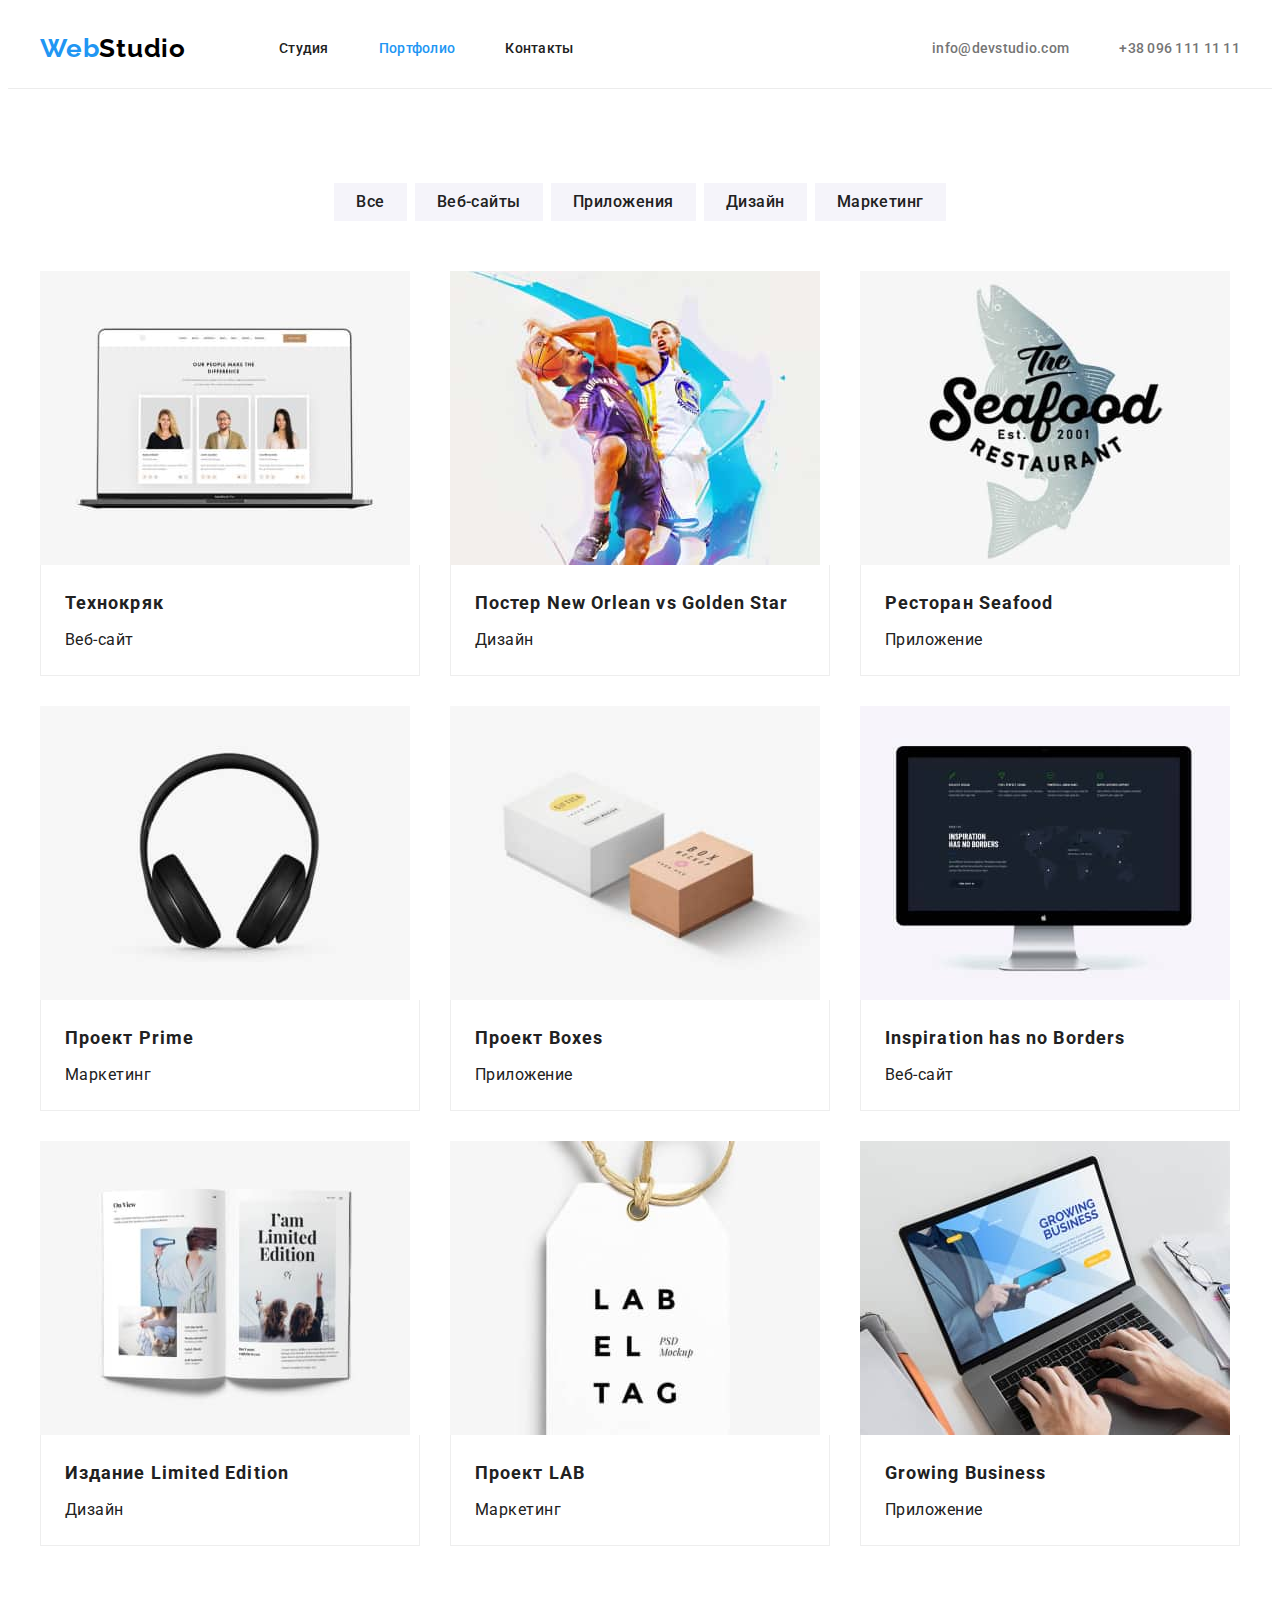
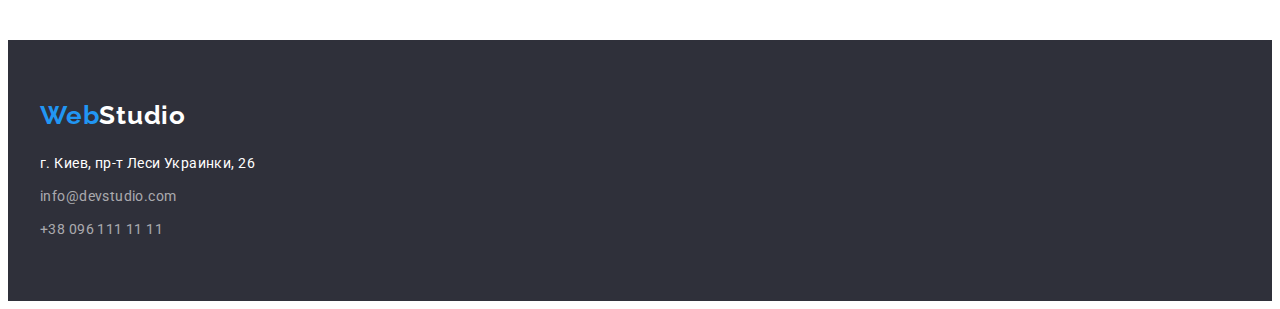
==== portfolio.html @ 8c354e80 "Initial commit" ====
<!DOCTYPE html>
<html lang="ru">
  <head>
    <meta charset="UTF-8" />
    <meta http-equiv="X-UA-Compatible" content="IE=edge" />
    <meta name="viewport" content="width=device-width, initial-scale=1.0" />
    <title>Портфолио</title>
    <link rel="preconnect" href="https://fonts.googleapis.com" />
    <link rel="preconnect" href="https://fonts.gstatic.com" crossorigin />
    <link
      href="https://fonts.googleapis.com/css2?family=Raleway:wght@700&family=Roboto:wght@400;500;700;900&display=swap"
      rel="stylesheet"
    />
    <link
      rel="stylesheet"
      href="https://cdnjs.cloudflare.com/ajax/libs/modern-normalize/1.1.0/modern-normalize.min.css"
      integrity="sha512-wpPYUAdjBVSE4KJnH1VR1HeZfpl1ub8YT/NKx4PuQ5NmX2tKuGu6U/JRp5y+Y8XG2tV+wKQpNHVUX03MfMFn9Q=="
      crossorigin="anonymous"
      referrerpolicy="no-referrer"
    />
    <link rel="stylesheet" href="./css/style.css" />
  </head>
  <body>
    <!-- Header section-->
    <header class="header">
      <div class="container header-container">
        <a class="logo header-logo link" href=""><span class="logo-accent">Web</span>Studio</a>
        <!-- header navigation -->
        <nav class="header-nav">
          <ul class="list nav-list">
            <li class="nav-item"><a class="nav-link link" href="./index.html">Студия</a></li>
            <li class="nav-item"><a class="nav-link link current" href="">Портфолио</a></li>
            <li class="nav-item"><a class="nav-link link" href="">Контакты</a></li>
          </ul>
        </nav>
        <!-- header auth -->
        <ul class="list header-auth">
          <li class="header-item">
            <a class="link header-email" href="mailto:info@devstudio.com">info@devstudio.com</a>
          </li>
          <li class="header-item">
            <a class="link header-phone" href="tel:+380961111111">+38 096 111 11 11</a>
          </li>
        </ul>
      </div>
    </header>
    <!-- main section -->
    <main class="main">
      <!-- Portfolio section -->
      <section class="section-portfolio section">
        <div class="container">
          <h1 class="visually-hidden">Портфолио</h1>
          <!-- Filter portfolio -->
          <ul class="list filter-list">
            <li class="filter-item">
              <button class="filter-btn" type="button">Все</button>
            </li>
            <li class="filter-item"><button class="filter-btn" type="button">Веб-сайты</button></li>
            <li class="filter-item">
              <button class="filter-btn" type="button">Приложения</button>
            </li>
            <li class="filter-item"><button class="filter-btn" type="button">Дизайн</button></li>
            <li class="filter-item"><button class="filter-btn" type="button">Маркетинг</button></li>
          </ul>
          <!-- portfolio list -->
          <ul class="list portfolio-list">
            <li class="portfolio-item">
              <img
                class="portfolio-img"
                src="./images/portfolio/technokryak.jpg"
                alt="веб-сайт технокряк"
                width="370"
                height="294"
              />
              <div class="card-content">
                <h2 class="portfolio-subtitle">Технокряк</h2>
                <p class="portfolio-desc">Веб-сайт</p>
              </div>
            </li>

            <li class="portfolio-item">
              <img
                class="portfolio-img"
                src="./images/portfolio/neworlean.jpg"
                alt="Постер New Orlean vs Golden Star"
                width="370"
                height="294"
              />
              <div class="card-content">
                <h2 class="portfolio-subtitle">
                  Постер <span lang="en">New Orlean vs Golden Star </span>
                </h2>
                <p class="portfolio-desc">Дизайн</p>
              </div>
            </li>

            <li class="portfolio-item">
              <img
                class="portfolio-img"
                src="./images/portfolio/seafood.jpg"
                alt="Приложение ресторана Seafood"
                width="370"
                height="294"
              />
              <div class="card-content">
                <h2 class="portfolio-subtitle">Ресторан <span lang="en">Seafood</span></h2>
                <p class="portfolio-desc">Приложение</p>
              </div>
            </li>

            <li class="portfolio-item">
              <img
                class="portfolio-img"
                src="./images/portfolio/prime.jpg"
                alt="Проект Prime"
                width="370"
                height="294"
              />
              <div class="card-content">
                <h2 class="portfolio-subtitle">Проект <span lang="en">Prime</span></h2>
                <p class="portfolio-desc">Маркетинг</p>
              </div>
            </li>

            <li class="portfolio-item">
              <img
                class="portfolio-jpg"
                src="./images/portfolio/boxes.jpg"
                alt="Проект Boxes"
                width="370"
                height="294"
              />
              <div class="card-content">
                <h2 class="portfolio-subtitle">Проект <span>Boxes</span></h2>
                <p class="portfolio-desc">Приложение</p>
              </div>
            </li>

            <li class="portfolio-item">
              <img
                class="portfolio-jpg"
                src="./images/portfolio/inspiration.jpg"
                alt="Веб-сайт Inspiration has no Borders"
                width="370"
                height="294"
              />
              <div class="card-content">
                <h2 class="portfolio-subtitle" lang="en">Inspiration has no Borders</h2>
                <p class="portfolio-desc">Веб-сайт</p>
              </div>
            </li>

            <li class="portfolio-item">
              <img
                class="portfolio-ipg"
                src="./images/portfolio/limited.jpg"
                alt="дизайн издания Limited Edition"
                width="370"
                height="294"
              />
              <div class="card-content">
                <h2 class="portfolio-subtitle">Издание <span lang="en">Limited Edition</span></h2>
                <p class="portfolio-desc">Дизайн</p>
              </div>
            </li>

            <li class="portfolio-item">
              <img
                class="portfolio-ipg"
                src="./images/portfolio/lab.jpg"
                alt="Проект LAB"
                width="370"
                height="294"
              />
              <div class="card-content">
                <h2 class="portfolio-subtitle">Проект <span lang="en">LAB</span></h2>
                <p class="portfolio-desc">Маркетинг</p>
              </div>
            </li>

            <li class="portfolio-item">
              <img
                class="portfolio-ipg"
                src="./images/portfolio/growing.jpg"
                alt="Приложение Growing Business"
                width="370"
                height="294"
              />
              <div class="card-content">
                <h2 class="portfolio-subtitle" lang="en">Growing Business</h2>
                <p class="portfolio-desc">Приложение</p>
              </div>
            </li>
          </ul>
        </div>
      </section>
    </main>
    <!-- footer section -->
    <footer class="footer">
      <div class="container footer-container">
        <a class="link logo footer-logo" href="./index.html">
          <span class="logo-accent">Web</span>Studio
        </a>
        <address class="footer-address">
          <p class="footer-desc">г. Киев, пр-т Леси Украинки, 26</p>
          <ul class="list footer-list">
            <li class="footer-item">
              <a class="link footer-email" href="mailto:info@devstudio.com">info@devstudio.com</a>
            </li>
            <li class="footer-item">
              <a class="link footer-phone" href="tel:+380961111111">+38 096 111 11 11</a>
            </li>
          </ul>
        </address>
      </div>
    </footer>
  </body>
</html>
---- css/style.css ----
:root {
  /* fonts */
  --main-font: 'Roboto';
  --secondary-font: 'Raleway';

  /* text colors */
  --primary-txt-color: #212121;
  --secondary-txt-color: #757575;
  --accent-color: #2196f3;
  --white-main-color: #ffffff;
  --white-secondary-color: rgba(255, 255, 255, 0.6);

  /* background colors*/
  --bg-color-grey: #f5f4fa;
  --bg-color-black: #2f303a;

  /* Other */
  --logo-black: #000000;
  --btn-hover-hero: #188ce8;
  --indent: 30px;
  --items: 3;
  --border-color: #eeeeee;
}

body {
  font-family: var(--main-font);
  color: var(--primary-txt-color);
}

/* reset styles */
.list {
  list-style: none;
  padding: 0;
  margin: 0;
}
.link {
  text-decoration: none;
  color: currentColor;
}
h1,
h2,
h3,
h4,
h5,
h6,
p {
  margin: 0;
}
img {
  display: block;
}

/* container */
.container {
  width: 1200px;
  padding-left: 15px;
  padding-right: 15px;
  margin-left: auto;
  margin-right: auto;
}

.section {
  padding-top: 94px;
  padding-bottom: 94px;
}
/* Header section */
.header {
  border-bottom: 1px solid #ececec;
}
.header-container {
  display: flex;
  align-items: center;
}

/* Logo-header */

.logo {
  color: var(--logo-black);
  font-family: var(--secondary-font);
  font-weight: 700;
  font-size: 26px;
  line-height: calc(31 / 26);
  letter-spacing: 0.03em;
}
.logo-accent {
  color: var(--accent-color);
}
.header-logo {
  margin-right: 93px;
}
/*navigation*/
.header-nav {
  margin-right: auto;
}
.nav-list {
  display: flex;
  gap: 50px;
}

.nav-link {
  display: block;
  padding-top: 32px;
  padding-bottom: 32px;
  font-weight: 500;
  font-size: 14px;
  line-height: calc(16 / 14);
  letter-spacing: 0.02em;
}
/* hover  focus */
.nav-link:hover,
.nav-link:focus {
  color: var(--accent-color);
}
.current {
  color: var(--accent-color);
}

/* auth-header */
.header-auth {
  display: flex;
  gap: 50px;
}

.header-phone,
.header-email {
  display: block;
  padding-top: 32px;
  padding-bottom: 32px;
  font-weight: 500;
  font-size: 14px;
  line-height: calc(16 / 14);
  letter-spacing: 0.02em;
  color: var(--secondary-txt-color);
}
/* hover  focus */
.header-phone:hover,
.header-email:hover,
.header-phone:focus,
.header-email:focus {
  color: var(--accent-color);
}

/* hero section */
.hero-section {
  padding-top: 200px;
  padding-bottom: 200px;
  background-color: var(--bg-color-black);
}

.main-title {
  margin-bottom: 30px;
  font-weight: 900;
  font-size: 44px;
  line-height: calc(60 / 44);
  letter-spacing: 0.06em;
  text-align: center;
  text-transform: uppercase;
  color: var(--white-main-color);
}
.hero-btn {
  min-width: 200px;
  min-height: 50px;
  padding: 9px 31px;
  display: block;
  margin-right: auto;
  margin-left: auto;

  background-color: var(--accent-color);
  color: var(--white-main-color);
  font-family: inherit;
  font-weight: 700;
  font-size: 16px;
  text-align: center;
  line-height: calc(30 / 16);
  letter-spacing: 0.06em;
  cursor: pointer;
  border-radius: 4px;
  border-style: none;
}
.hero-btn:hover {
  background-color: var(--btn-hover-hero);
}

/* section feature*/

.visually-hidden {
  position: absolute;
  width: 1px;
  height: 1px;
  margin: -1px;
  border: 0;
  padding: 0;

  white-space: nowrap;
  clip-path: inset(100%);
  clip: rect(0 0 0 0);
  overflow: hidden;
}

.feature-list {
  display: flex;
  gap: var(--indent);
}
.feature-item {
  width: 270px;
}
.feature-subtitle {
  margin-bottom: 10px;
  font-size: 14px;
  line-height: calc(16 / 14);
  letter-spacing: 0.03em;
  text-transform: uppercase;
}

.feature-desc {
  font-size: 14px;
  line-height: calc(24 / 14);
  letter-spacing: 0.03em;
  color: var(--secondary-txt-color);
}
/* services section */
.no-padding {
  padding-top: 0;
}
.title {
  margin-bottom: 50px;
  font-size: 36px;
  line-height: calc(42 / 36);
  letter-spacing: 0.03em;
  text-align: center;
}
.services-list {
  display: flex;
  gap: var(--indent);
}

/* section team */
.section-team {
  background-color: var(--bg-color-grey);
}
.team-list {
  display: flex;
  flex-wrap: wrap;
  gap: var(--indent);
}

.team-wrapper {
  padding-top: 30px;
  padding-bottom: 30px;
  text-align: center;
  background-color: var(--white-main-color);
  border-radius: 0px 0px 4px 4px;
}

.team-subtitle {
  margin-bottom: 10px;
  font-weight: 500;
  font-size: 16px;
  line-height: calc(19 / 16);
  letter-spacing: 0.03em;
}
.team-desc {
  line-height: calc(19 / 16);
  letter-spacing: 0.03em;
  color: var(--secondary-txt-color);
}

/* footer */
.footer {
  padding-top: 60px;
  padding-bottom: 60px;
  background-color: var(--bg-color-black);
}

.footer-logo {
  display: inline-block;
  margin-bottom: 20px;
  color: var(--white-main-color);
}
.footer-address {
  font-style: normal;
  font-size: 14px;
  line-height: calc(24 / 14);
  letter-spacing: 0.03em;
}

.footer-desc {
  margin-bottom: 9px;
  color: var(--white-main-color);
}
.footer-item:not(:last-child) {
  margin-bottom: 9px;
}

.footer-email,
.footer-phone {
  color: var(--white-secondary-color);
}
.footer-email:hover,
.footer-phone:hover,
.footer-email:focus,
.footer-phone:focus {
  color: var(--accent-color);
}

/* page portfolio */
.filter-list {
  display: flex;
  justify-content: center;
  gap: 8px;
  margin-bottom: 50px;
}
.filter-btn {
  min-height: 38px;
  padding: 6px 22px;
  font-family: inherit;
  font-weight: 500;
  font-size: 16px;
  line-height: calc(26 / 16);
  letter-spacing: 0.03em;
  color: var(--primary-txt-color);
  border-style: none;
  background-color: var(--bg-color-grey);
  cursor: pointer;
}
.filter-btn:hover,
.filter-btn:focus {
  background-color: var(--accent-color);
  color: var(--white-main-color);
}
.portfolio-list {
  display: flex;
  flex-wrap: wrap;
  gap: var(--indent);
}
.portfolio-item {
  flex-basis: calc((100% - var(--indent) * (var(--items) - 1)) / var(--items));
}
.card-content {
  padding-top: 20px;
  padding-right: 24px;
  padding-bottom: 20px;
  padding-left: 24px;
  border: 1px solid var(--border-color);
  border-top: none;
}
.portfolio-subtitle {
  margin-bottom: 4px;
  font-size: 18px;
  line-height: calc(36 / 18);
  letter-spacing: 0.06em;
}
.portfolio-desc {
  line-height: calc(30 / 16);
  letter-spacing: 0.03em;
  color: var(--secondary-text-color);
}
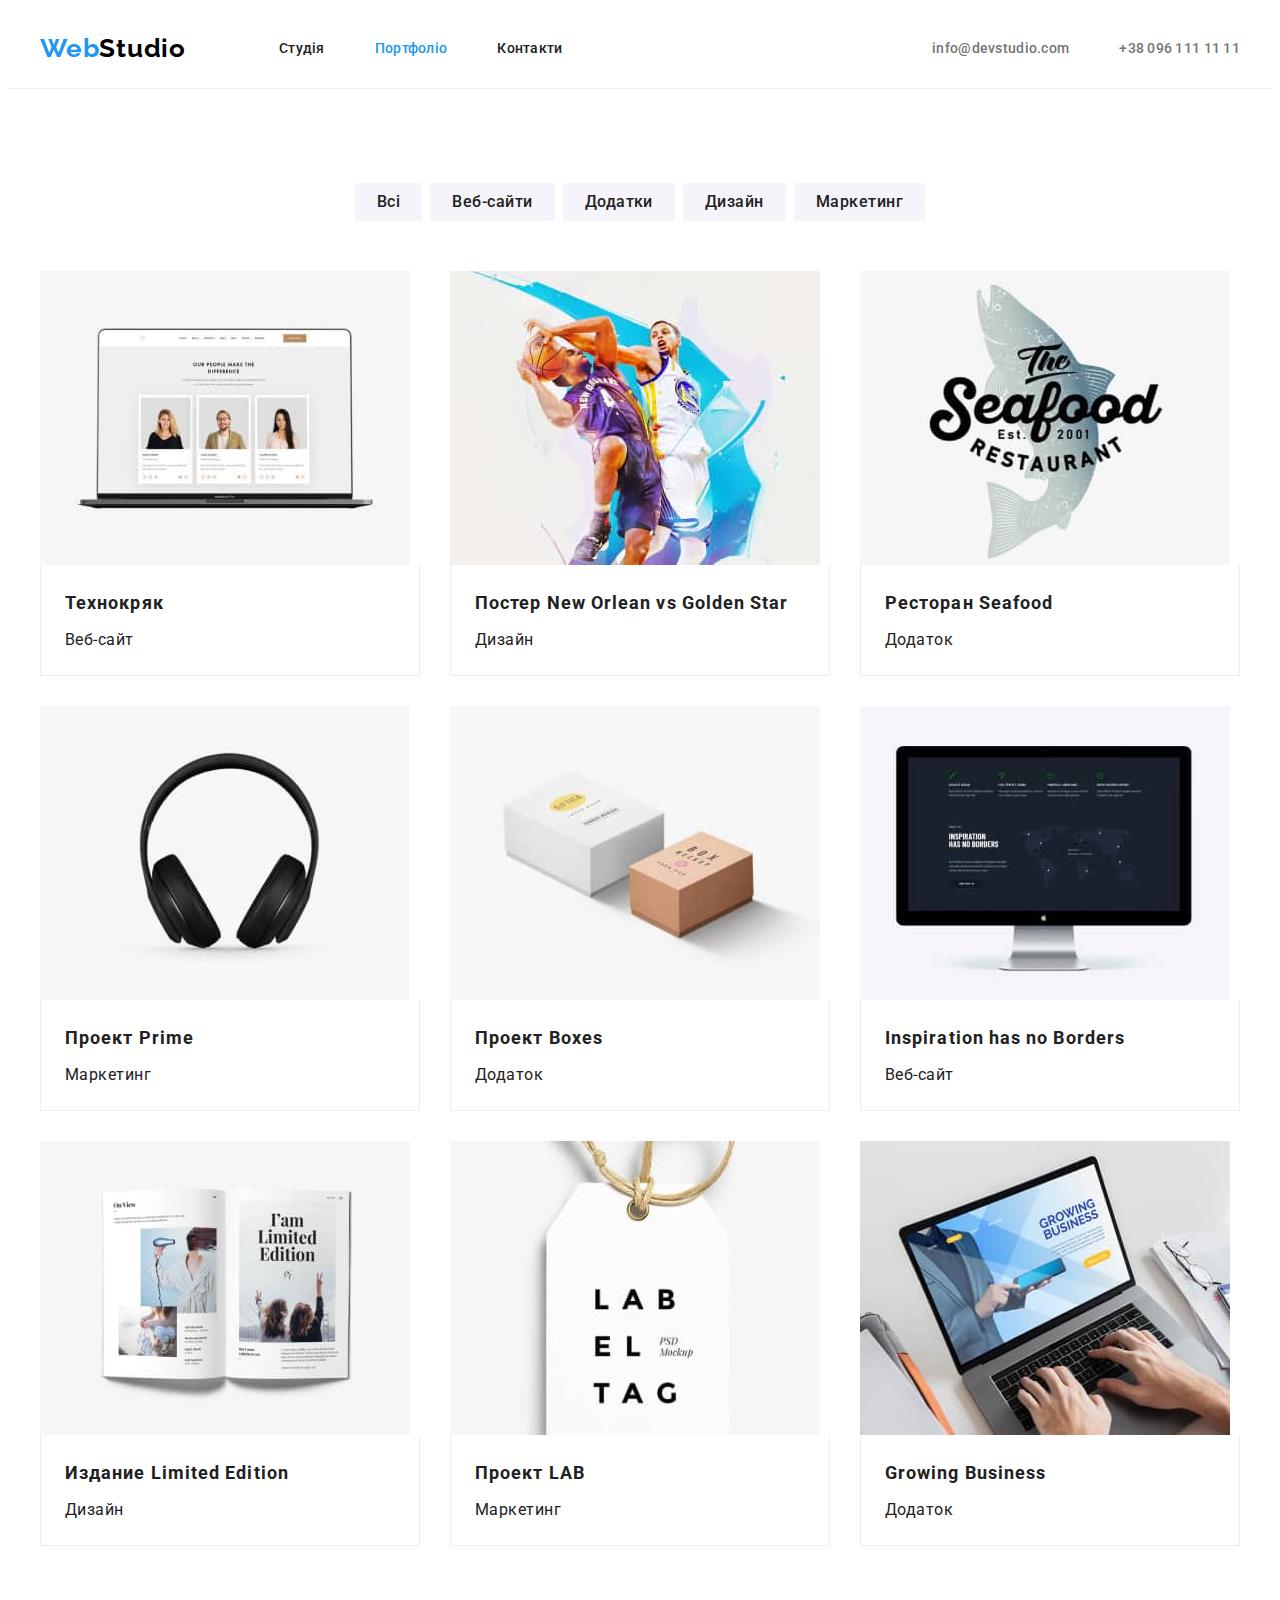
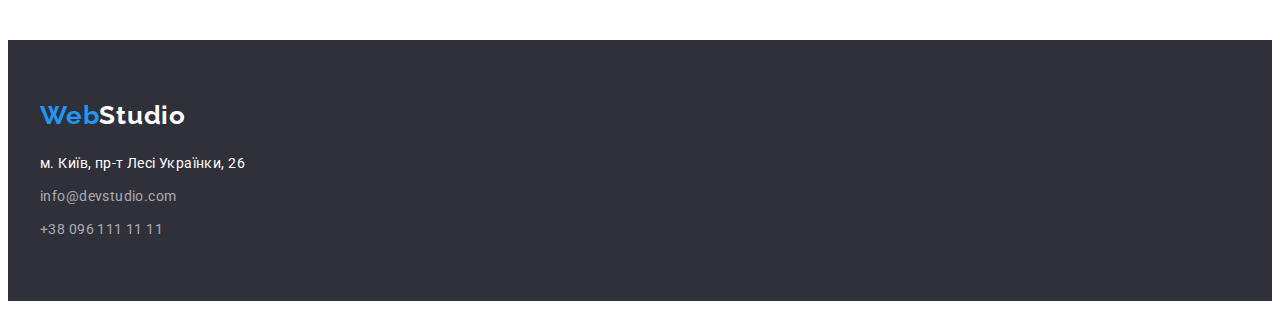
==== commit f82ce703: "added svg" ====
--- a/portfolio.html
+++ b/portfolio.html
@@ -28,9 +28,9 @@
         <!-- header navigation -->
         <nav class="header-nav">
           <ul class="list nav-list">
-            <li class="nav-item"><a class="nav-link link" href="./index.html">Студия</a></li>
-            <li class="nav-item"><a class="nav-link link current" href="">Портфолио</a></li>
-            <li class="nav-item"><a class="nav-link link" href="">Контакты</a></li>
+            <li class="nav-item"><a class="nav-link link" href="./index.html">Студія</a></li>
+            <li class="nav-item"><a class="nav-link link current" href="">Портфоліо</a></li>
+            <li class="nav-item"><a class="nav-link link" href="">Контакти</a></li>
           </ul>
         </nav>
         <!-- header auth -->
@@ -49,15 +49,15 @@
       <!-- Portfolio section -->
       <section class="section-portfolio section">
         <div class="container">
-          <h1 class="visually-hidden">Портфолио</h1>
+          <h1 class="visually-hidden">Портфоліо</h1>
           <!-- Filter portfolio -->
           <ul class="list filter-list">
             <li class="filter-item">
-              <button class="filter-btn" type="button">Все</button>
-            </li>
-            <li class="filter-item"><button class="filter-btn" type="button">Веб-сайты</button></li>
+              <button class="filter-btn" type="button">Всі</button>
+            </li>
+            <li class="filter-item"><button class="filter-btn" type="button">Веб-сайти</button></li>
             <li class="filter-item">
-              <button class="filter-btn" type="button">Приложения</button>
+              <button class="filter-btn" type="button">Додатки</button>
             </li>
             <li class="filter-item"><button class="filter-btn" type="button">Дизайн</button></li>
             <li class="filter-item"><button class="filter-btn" type="button">Маркетинг</button></li>
@@ -65,131 +65,149 @@
           <!-- portfolio list -->
           <ul class="list portfolio-list">
             <li class="portfolio-item">
-              <img
-                class="portfolio-img"
-                src="./images/portfolio/technokryak.jpg"
-                alt="веб-сайт технокряк"
-                width="370"
-                height="294"
-              />
-              <div class="card-content">
-                <h2 class="portfolio-subtitle">Технокряк</h2>
-                <p class="portfolio-desc">Веб-сайт</p>
-              </div>
-            </li>
-
-            <li class="portfolio-item">
-              <img
-                class="portfolio-img"
-                src="./images/portfolio/neworlean.jpg"
-                alt="Постер New Orlean vs Golden Star"
-                width="370"
-                height="294"
-              />
-              <div class="card-content">
-                <h2 class="portfolio-subtitle">
-                  Постер <span lang="en">New Orlean vs Golden Star </span>
-                </h2>
-                <p class="portfolio-desc">Дизайн</p>
-              </div>
-            </li>
-
-            <li class="portfolio-item">
-              <img
-                class="portfolio-img"
-                src="./images/portfolio/seafood.jpg"
-                alt="Приложение ресторана Seafood"
-                width="370"
-                height="294"
-              />
-              <div class="card-content">
-                <h2 class="portfolio-subtitle">Ресторан <span lang="en">Seafood</span></h2>
-                <p class="portfolio-desc">Приложение</p>
-              </div>
-            </li>
-
-            <li class="portfolio-item">
-              <img
-                class="portfolio-img"
-                src="./images/portfolio/prime.jpg"
-                alt="Проект Prime"
-                width="370"
-                height="294"
-              />
-              <div class="card-content">
-                <h2 class="portfolio-subtitle">Проект <span lang="en">Prime</span></h2>
-                <p class="portfolio-desc">Маркетинг</p>
-              </div>
-            </li>
-
-            <li class="portfolio-item">
-              <img
-                class="portfolio-jpg"
-                src="./images/portfolio/boxes.jpg"
-                alt="Проект Boxes"
-                width="370"
-                height="294"
-              />
-              <div class="card-content">
-                <h2 class="portfolio-subtitle">Проект <span>Boxes</span></h2>
-                <p class="portfolio-desc">Приложение</p>
-              </div>
-            </li>
-
-            <li class="portfolio-item">
-              <img
-                class="portfolio-jpg"
-                src="./images/portfolio/inspiration.jpg"
-                alt="Веб-сайт Inspiration has no Borders"
-                width="370"
-                height="294"
-              />
-              <div class="card-content">
-                <h2 class="portfolio-subtitle" lang="en">Inspiration has no Borders</h2>
-                <p class="portfolio-desc">Веб-сайт</p>
-              </div>
-            </li>
-
-            <li class="portfolio-item">
-              <img
-                class="portfolio-ipg"
-                src="./images/portfolio/limited.jpg"
-                alt="дизайн издания Limited Edition"
-                width="370"
-                height="294"
-              />
-              <div class="card-content">
-                <h2 class="portfolio-subtitle">Издание <span lang="en">Limited Edition</span></h2>
-                <p class="portfolio-desc">Дизайн</p>
-              </div>
-            </li>
-
-            <li class="portfolio-item">
-              <img
-                class="portfolio-ipg"
-                src="./images/portfolio/lab.jpg"
-                alt="Проект LAB"
-                width="370"
-                height="294"
-              />
-              <div class="card-content">
-                <h2 class="portfolio-subtitle">Проект <span lang="en">LAB</span></h2>
-                <p class="portfolio-desc">Маркетинг</p>
-              </div>
-            </li>
-
-            <li class="portfolio-item">
-              <img
-                class="portfolio-ipg"
-                src="./images/portfolio/growing.jpg"
-                alt="Приложение Growing Business"
-                width="370"
-                height="294"
-              />
-              <div class="card-content">
-                <h2 class="portfolio-subtitle" lang="en">Growing Business</h2>
-                <p class="portfolio-desc">Приложение</p>
-              </div>
+              <a class="portfolio-card link" href="">
+                <img
+                  class="portfolio-img"
+                  src="./images/portfolio/technokryak.jpg"
+                  alt="веб-сайт технокряк"
+                  width="370"
+                  height="294"
+                />
+                <div class="card-content">
+                  <h2 class="portfolio-subtitle">Технокряк</h2>
+                  <p class="portfolio-desc">Веб-сайт</p>
+                </div>
+              </a>
+            </li>
+
+            <li class="portfolio-item">
+              <a class="portfolio-card link" href="">
+                <img
+                  class="portfolio-img"
+                  src="./images/portfolio/neworlean.jpg"
+                  alt="Постер New Orlean vs Golden Star"
+                  width="370"
+                  height="294"
+                />
+                <div class="card-content">
+                  <h2 class="portfolio-subtitle">
+                    Постер <span lang="en">New Orlean vs Golden Star </span>
+                  </h2>
+                  <p class="portfolio-desc">Дизайн</p>
+                </div>
+              </a>
+            </li>
+
+            <li class="portfolio-item">
+              <a href="" class="portfolio-card link">
+                <img
+                  class="portfolio-img"
+                  src="./images/portfolio/seafood.jpg"
+                  alt="Приложение ресторана Seafood"
+                  width="370"
+                  height="294"
+                />
+                <div class="card-content">
+                  <h2 class="portfolio-subtitle">Ресторан <span lang="en">Seafood</span></h2>
+                  <p class="portfolio-desc">Додаток</p>
+                </div>
+              </a>
+            </li>
+
+            <li class="portfolio-item">
+              <a href="" class="portfolio-card link">
+                <img
+                  class="portfolio-img"
+                  src="./images/portfolio/prime.jpg"
+                  alt="Проект Prime"
+                  width="370"
+                  height="294"
+                />
+                <div class="card-content">
+                  <h2 class="portfolio-subtitle">Проект <span lang="en">Prime</span></h2>
+                  <p class="portfolio-desc">Маркетинг</p>
+                </div>
+              </a>
+            </li>
+
+            <li class="portfolio-item">
+              <a href="" class="portfolio-card link">
+                <img
+                  class="portfolio-jpg"
+                  src="./images/portfolio/boxes.jpg"
+                  alt="Проект Boxes"
+                  width="370"
+                  height="294"
+                />
+                <div class="card-content">
+                  <h2 class="portfolio-subtitle">Проект <span>Boxes</span></h2>
+                  <p class="portfolio-desc">Додаток</p>
+                </div>
+              </a>
+            </li>
+
+            <li class="portfolio-item">
+              <a href="" class="portfolio-card link">
+                <img
+                  class="portfolio-jpg"
+                  src="./images/portfolio/inspiration.jpg"
+                  alt="Веб-сайт Inspiration has no Borders"
+                  width="370"
+                  height="294"
+                />
+                <div class="card-content">
+                  <h2 class="portfolio-subtitle" lang="en">Inspiration has no Borders</h2>
+                  <p class="portfolio-desc">Веб-сайт</p>
+                </div>
+              </a>
+            </li>
+
+            <li class="portfolio-item">
+              <a href="" class="portfolio-card link">
+                <img
+                  class="portfolio-ipg"
+                  src="./images/portfolio/limited.jpg"
+                  alt="дизайн издания Limited Edition"
+                  width="370"
+                  height="294"
+                />
+                <div class="card-content">
+                  <h2 class="portfolio-subtitle">Издание <span lang="en">Limited Edition</span></h2>
+                  <p class="portfolio-desc">Дизайн</p>
+                </div>
+              </a>
+            </li>
+
+            <li class="portfolio-item">
+              <a href="" class="portfolio-card link">
+                <img
+                  class="portfolio-ipg"
+                  src="./images/portfolio/lab.jpg"
+                  alt="Проект LAB"
+                  width="370"
+                  height="294"
+                />
+                <div class="card-content">
+                  <h2 class="portfolio-subtitle">Проект <span lang="en">LAB</span></h2>
+                  <p class="portfolio-desc">Маркетинг</p>
+                </div>
+              </a>
+            </li>
+
+            <li class="portfolio-item">
+              <a href="" class="portfolio-card link">
+                <img
+                  class="portfolio-ipg"
+                  src="./images/portfolio/growing.jpg"
+                  alt="Приложение Growing Business"
+                  width="370"
+                  height="294"
+                />
+                <div class="card-content">
+                  <h2 class="portfolio-subtitle" lang="en">Growing Business</h2>
+                  <p class="portfolio-desc">Додаток</p>
+                </div>
+              </a>
             </li>
           </ul>
         </div>
@@ -202,7 +220,7 @@
           <span class="logo-accent">Web</span>Studio
         </a>
         <address class="footer-address">
-          <p class="footer-desc">г. Киев, пр-т Леси Украинки, 26</p>
+          <p class="footer-desc">м. Київ, пр-т Лесі Українки, 26</p>
           <ul class="list footer-list">
             <li class="footer-item">
               <a class="link footer-email" href="mailto:info@devstudio.com">info@devstudio.com</a>
--- a/css/style.css
+++ b/css/style.css
@@ -13,6 +13,7 @@
   /* background colors*/
   --bg-color-grey: #f5f4fa;
   --bg-color-black: #2f303a;
+  --bg-color-hero: #c4c4c4;
 
   /* Other */
   --logo-black: #000000;
@@ -142,9 +143,18 @@
 
 /* hero section */
 .hero-section {
+  max-width: 1600px;
+  height: 600px;
+  margin-right: auto;
+  margin-left: auto;
   padding-top: 200px;
   padding-bottom: 200px;
-  background-color: var(--bg-color-black);
+  background-image: linear-gradient(to right, rgba(47, 48, 58, 0.4), rgba(47, 48, 58, 0.4)),
+    url(../images/hero/bg-hero.jpg);
+  background-repeat: no-repeat;
+  background-position: center;
+  background-size: cover;
+  background-color: var(--bg-color-hero);
 }
 
 .main-title {
@@ -176,6 +186,7 @@
   cursor: pointer;
   border-radius: 4px;
   border-style: none;
+  box-shadow: 0px 4px 4px rgba(0, 0, 0, 0.15);
 }
 .hero-btn:hover {
   background-color: var(--btn-hover-hero);
@@ -243,7 +254,10 @@
   flex-wrap: wrap;
   gap: var(--indent);
 }
-
+.team-item {
+  box-shadow: 0px 1px 3px rgba(0, 0, 0, 0.12), 0px 1px 1px rgba(0, 0, 0, 0.14),
+    0px 2px 1px rgba(0, 0, 0, 0.2);
+}
 .team-wrapper {
   padding-top: 30px;
   padding-bottom: 30px;
@@ -327,6 +341,8 @@
 .filter-btn:focus {
   background-color: var(--accent-color);
   color: var(--white-main-color);
+  box-shadow: 0px 3px 1px rgba(0, 0, 0, 0.1), 0px 1px 2px rgba(0, 0, 0, 0.08),
+    0px 2px 2px rgba(0, 0, 0, 0.12);
 }
 .portfolio-list {
   display: flex;
@@ -336,6 +352,16 @@
 .portfolio-item {
   flex-basis: calc((100% - var(--indent) * (var(--items) - 1)) / var(--items));
 }
+
+.portfolio-item:hover,
+.portfolio-item:focus {
+  box-shadow: 0px 1px 1px rgba(0, 0, 0, 0.12), 0px 4px 4px rgba(0, 0, 0, 0.06),
+    1px 4px 6px rgba(0, 0, 0, 0.16);
+}
+.portfolio-card {
+  cursor: pointer;
+}
+
 .card-content {
   padding-top: 20px;
   padding-right: 24px;
@@ -344,6 +370,7 @@
   border: 1px solid var(--border-color);
   border-top: none;
 }
+
 .portfolio-subtitle {
   margin-bottom: 4px;
   font-size: 18px;
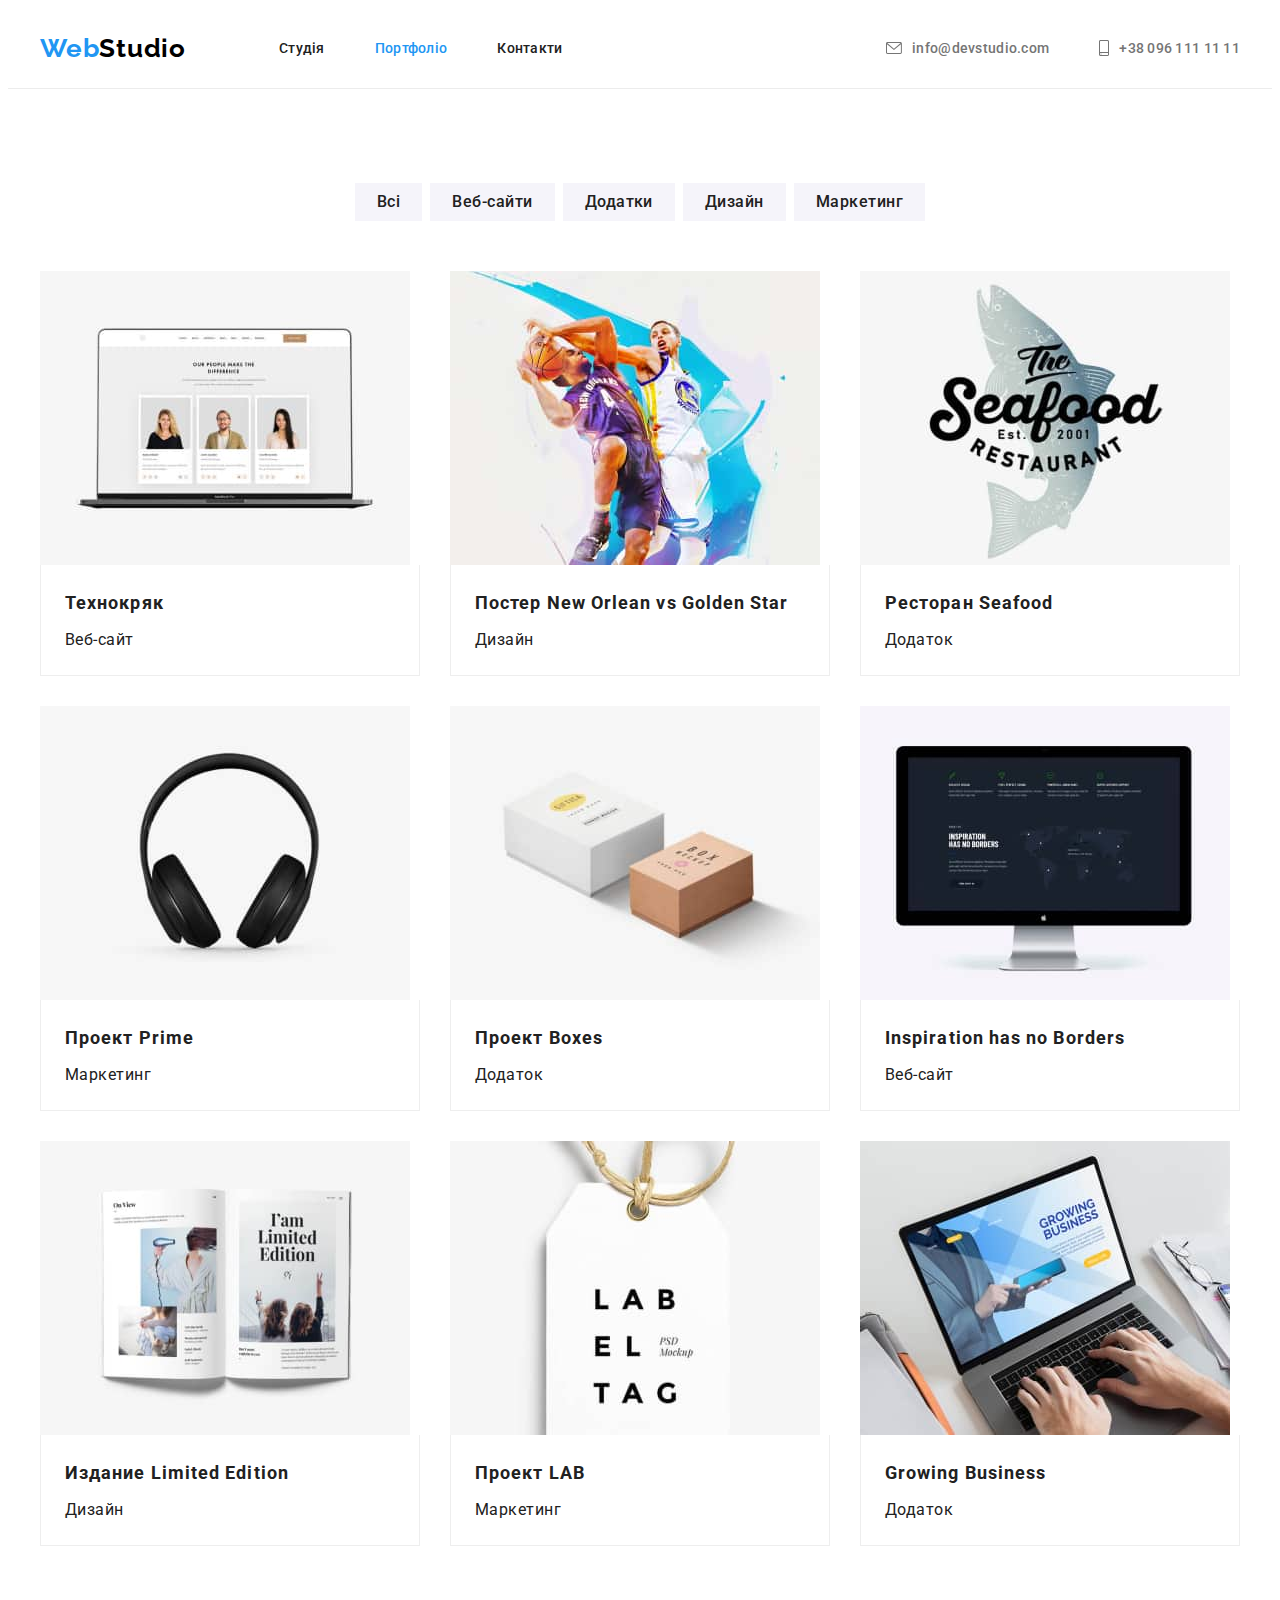
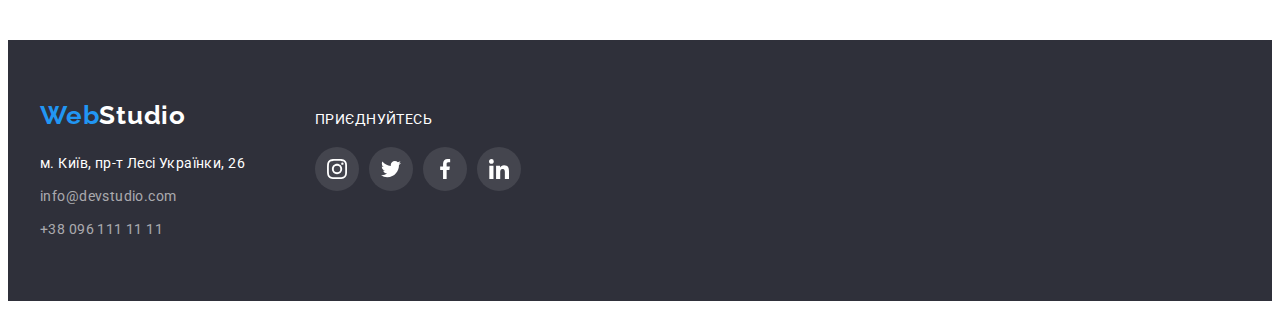
==== commit 3416fb3a: "apdate header and footer. Added svg on the page, added shadow and hover-focus" ====
--- a/portfolio.html
+++ b/portfolio.html
@@ -36,10 +36,21 @@
         <!-- header auth -->
         <ul class="list header-auth">
           <li class="header-item">
-            <a class="link header-email" href="mailto:info@devstudio.com">info@devstudio.com</a>
+            <a class="link header-email" href="mailto:info@devstudio.com"
+              ><svg class="contacts-icons" width="16" height="12">
+                <use href="./images/icons.svg#envelope"></use>
+              </svg>
+              info@devstudio.com</a
+            >
           </li>
+
           <li class="header-item">
-            <a class="link header-phone" href="tel:+380961111111">+38 096 111 11 11</a>
+            <a class="link header-phone" href="tel:+380961111111">
+              <svg class="contacts-icons" width="10" height="16">
+                <use href="./images/icons.svg#smartphone"></use>
+              </svg>
+              +38 096 111 11 11</a
+            >
           </li>
         </ul>
       </div>
@@ -215,21 +226,82 @@
     </main>
     <!-- footer section -->
     <footer class="footer">
-      <div class="container footer-container">
-        <a class="link logo footer-logo" href="./index.html">
-          <span class="logo-accent">Web</span>Studio
-        </a>
-        <address class="footer-address">
-          <p class="footer-desc">м. Київ, пр-т Лесі Українки, 26</p>
-          <ul class="list footer-list">
+      <div class="container footer-conteiner">
+        <div class="footer-contacts">
+          <a class="link logo footer-logo" href="./index.html">
+            <span class="logo-accent">Web</span>Studio
+          </a>
+          <address class="footer-address">
+            <p class="footer-desc">м. Київ, пр-т Лесі Українки, 26</p>
+            <ul class="list">
+              <li class="footer-item">
+                <a class="link footer-email" href="mailto:info@devstudio.com">info@devstudio.com</a>
+              </li>
+              <li class="footer-item">
+                <a class="link footer-phone" href="tel:+380961111111">+38 096 111 11 11</a>
+              </li>
+            </ul>
+          </address>
+        </div>
+        <div class="footer-socials">
+          <p class="socials-desc">приєднуйтесь</p>
+          <ul class="footer-list list">
             <li class="footer-item">
-              <a class="link footer-email" href="mailto:info@devstudio.com">info@devstudio.com</a>
-            </li>
+              <a
+                class="footer-link link"
+                href=""
+                target="_blank"
+                rel="noopener noreferrer"
+                aria-label="instagram"
+              >
+                <svg class="footer-icon" width="20" height="20">
+                  <use href="./images/icons.svg#instagram"></use>
+                </svg>
+              </a>
+            </li>
+
             <li class="footer-item">
-              <a class="link footer-phone" href="tel:+380961111111">+38 096 111 11 11</a>
+              <a
+                class="footer-link link"
+                href=""
+                target="_blank"
+                rel="noopener noreferrer"
+                aria-label="twitter"
+              >
+                <svg class="footer-icon" width="20" height="20">
+                  <use href="./images/icons.svg#twitter"></use>
+                </svg>
+              </a>
+            </li>
+
+            <li class="footer-item">
+              <a
+                class="footer-link link"
+                href=""
+                target="_blank"
+                rel="noopener noreferrer"
+                aria-label="facebook"
+              >
+                <svg class="footer-icon" width="20" height="20">
+                  <use href="./images/icons.svg#facebook"></use>
+                </svg>
+              </a>
+            </li>
+
+            <li class="footer-item">
+              <a
+                class="footer-link link"
+                href=""
+                target="_blank"
+                rel="noopener noreferrer"
+                aria-label="linkedin"
+              >
+                <svg class="footer-icon" width="20" height="20">
+                  <use href="./images/icons.svg#linkedin"></use></svg
+              ></a>
             </li>
           </ul>
-        </address>
+        </div>
       </div>
     </footer>
   </body>
--- a/css/style.css
+++ b/css/style.css
@@ -21,6 +21,7 @@
   --indent: 30px;
   --items: 3;
   --border-color: #eeeeee;
+  --icons-color: #afb1b8;
 }
 
 body {
@@ -119,12 +120,14 @@
 /* auth-header */
 .header-auth {
   display: flex;
+  align-items: center;
   gap: 50px;
 }
 
 .header-phone,
 .header-email {
-  display: block;
+  display: flex;
+  align-items: center;
   padding-top: 32px;
   padding-bottom: 32px;
   font-weight: 500;
@@ -132,6 +135,15 @@
   line-height: calc(16 / 14);
   letter-spacing: 0.02em;
   color: var(--secondary-txt-color);
+}
+
+.header-item {
+  display: flex;
+  align-items: center;
+}
+.contacts-icons {
+  fill: currentColor;
+  margin-right: 10px;
 }
 /* hover  focus */
 .header-phone:hover,
@@ -188,7 +200,8 @@
   border-style: none;
   box-shadow: 0px 4px 4px rgba(0, 0, 0, 0.15);
 }
-.hero-btn:hover {
+.hero-btn:hover,
+.hero-btn:focus {
   background-color: var(--btn-hover-hero);
 }
 
@@ -208,6 +221,14 @@
   overflow: hidden;
 }
 
+.thumb {
+  display: flex;
+  align-items: center;
+  justify-content: center;
+  background-color: var(--bg-color-grey);
+  height: 120px;
+  margin-bottom: var(--indent);
+}
 .feature-list {
   display: flex;
   gap: var(--indent);
@@ -274,9 +295,67 @@
   letter-spacing: 0.03em;
 }
 .team-desc {
+  margin-bottom: 16px;
   line-height: calc(19 / 16);
   letter-spacing: 0.03em;
   color: var(--secondary-txt-color);
+}
+
+/* Social icons */
+
+.socials-list {
+  display: flex;
+  gap: 10px;
+  justify-content: center;
+  align-items: center;
+}
+
+.socials-link {
+  display: flex;
+  align-items: center;
+  justify-content: center;
+  width: 44px;
+  height: 44px;
+  border-radius: 50%;
+}
+.socials-link:hover,
+.socials-link:focus {
+  background-color: var(--accent-color);
+}
+
+.socials-icon {
+  fill: var(--icons-color);
+}
+.socials-link:hover .socials-icon,
+.socials-link:focus .socials-icon {
+  fill: var(--white-main-color);
+}
+
+/* clients logos */
+.clients-list {
+  display: flex;
+  gap: var(--indent);
+}
+.clients-link {
+  display: flex;
+  justify-content: center;
+  align-items: center;
+  width: 170px;
+  height: 92px;
+  border: 1px solid var(--icons-color);
+  border-radius: 4px;
+}
+.clients-icons {
+  fill: var(--icons-color);
+}
+.clients-link:hover,
+.clients-link:focus {
+  color: var(--accent-color);
+  border: 1px solid var(--accent-color);
+}
+.clients-icons:hover,
+.clients-icons:focus {
+  fill: currentColor;
 }
 
 /* footer */
@@ -285,7 +364,11 @@
   padding-bottom: 60px;
   background-color: var(--bg-color-black);
 }
-
+.footer-conteiner {
+  display: flex;
+  align-items: baseline;
+  gap: 70px;
+}
 .footer-logo {
   display: inline-block;
   margin-bottom: 20px;
@@ -317,6 +400,37 @@
   color: var(--accent-color);
 }
 
+.socials-desc {
+  margin-bottom: 20px;
+  font-size: 14px;
+  line-height: calc(16 / 14);
+  letter-spacing: 0.03em;
+  text-transform: uppercase;
+  color: var(--white-main-color);
+}
+
+.footer-list {
+  display: flex;
+  gap: 10px;
+}
+.footer-link {
+  display: flex;
+  align-items: center;
+  justify-content: center;
+  width: 44px;
+  height: 44px;
+  border-radius: 50%;
+  background-color: rgba(255, 255, 255, 0.1);
+  color: var(--white-main-color);
+}
+.footer-icon {
+  fill: currentColor;
+}
+
+.footer-link:hover,
+.footer-link:focus {
+  background-color: var(--accent-color);
+}
 /* page portfolio */
 .filter-list {
   display: flex;
@@ -352,14 +466,14 @@
 .portfolio-item {
   flex-basis: calc((100% - var(--indent) * (var(--items) - 1)) / var(--items));
 }
-
-.portfolio-item:hover,
-.portfolio-item:focus {
-  box-shadow: 0px 1px 1px rgba(0, 0, 0, 0.12), 0px 4px 4px rgba(0, 0, 0, 0.06),
-    1px 4px 6px rgba(0, 0, 0, 0.16);
-}
 .portfolio-card {
-  cursor: pointer;
+  display: block;
+}
+
+.portfolio-card:hover,
+.portfolio-card:focus {
+  box-shadow: 0px 3px 1px rgba(0, 0, 0, 0.1), 0px 1px 2px rgba(0, 0, 0, 0.08),
+    0px 2px 2px rgba(0, 0, 0, 0.12);
 }
 
 .card-content {
